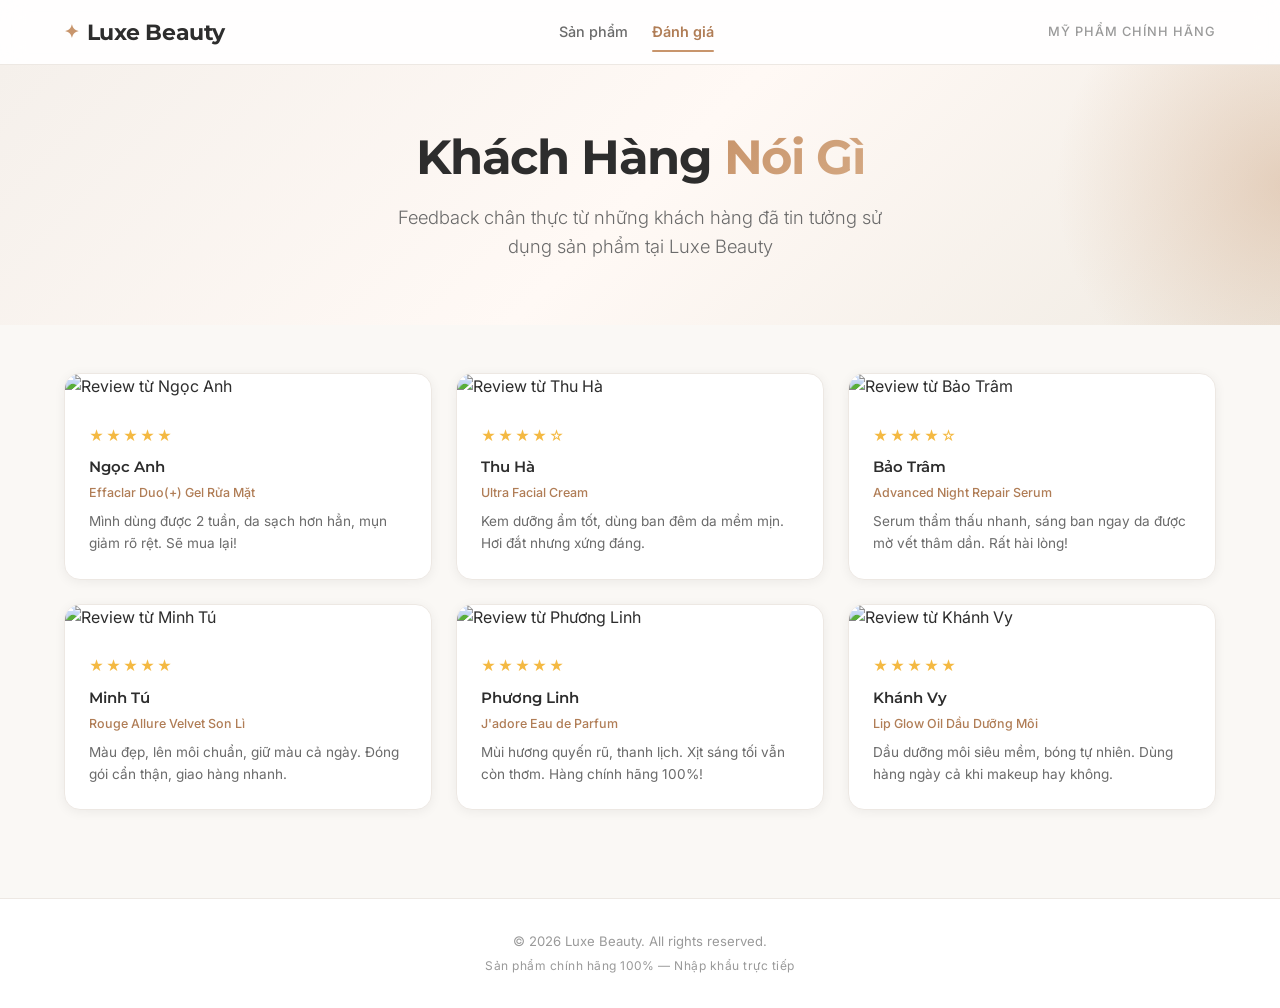
==== review.html @ 5b95a7de "add reviews" ====
<!DOCTYPE html>
<html lang="vi">

<head>
    <meta charset="UTF-8" />
    <meta name="viewport" content="width=device-width, initial-scale=1.0" />
    <title>Đánh Giá Khách Hàng — QT Cosmetic</title>
    <meta name="description"
        content="Xem đánh giá và feedback từ khách hàng đã sử dụng mỹ phẩm tại QT Cosmetic. Hình ảnh thực tế, review chân thực." />

    <!-- Open Graph -->
    <meta property="og:title" content="Đánh Giá Khách Hàng — QT Cosmetic" />
    <meta property="og:description" content="Xem đánh giá và feedback chân thực từ khách hàng QT Cosmetic." />
    <meta property="og:type" content="website" />

    <!-- Google Fonts -->
    <link rel="preconnect" href="https://fonts.googleapis.com" />
    <link rel="preconnect" href="https://fonts.gstatic.com" crossorigin />
    <link
        href="https://fonts.googleapis.com/css2?family=Inter:wght@300;400;500;600&family=Montserrat:wght@500;600;700&display=swap"
        rel="stylesheet" />

    <!-- Supabase JS SDK -->
    <script src="https://cdn.jsdelivr.net/npm/@supabase/supabase-js@2/dist/umd/supabase.min.js"></script>

    <!-- Styles -->
    <link rel="stylesheet" href="style.css" />
    <link rel="stylesheet" href="review.css" />
</head>

<body>

    <!-- ===== HEADER ===== -->
    <header class="header">
        <div class="container header__inner">
            <a href="/" class="header__logo">
                <span class="logo-icon">✦</span> Luxe Beauty
            </a>
            <nav class="header__nav">
                <a href="index.html" class="header__nav-link">Sản phẩm</a>
                <a href="review.html" class="header__nav-link active">Đánh giá</a>
            </nav>
            <p class="header__tagline">Mỹ Phẩm Chính Hãng</p>
        </div>
    </header>

    <!-- ===== HERO ===== -->
    <section class="hero">
        <div class="container hero__inner">
            <h1 class="hero__title">Khách Hàng <span class="hero__accent">Nói Gì</span></h1>
            <p class="hero__subtitle">Feedback chân thực từ những khách hàng đã tin tưởng sử dụng sản phẩm tại Luxe
                Beauty</p>
        </div>
    </section>

    <!-- ===== MAIN ===== -->
    <main class="main">
        <div class="container">

            <!-- Loading State -->
            <div class="loading" id="loading-state">
                <div class="review-skeleton-grid">
                    <div class="review-skeleton-card"></div>
                    <div class="review-skeleton-card"></div>
                    <div class="review-skeleton-card"></div>
                    <div class="review-skeleton-card"></div>
                    <div class="review-skeleton-card"></div>
                    <div class="review-skeleton-card"></div>
                </div>
            </div>

            <!-- Empty State -->
            <div class="empty-state hidden" id="empty-state">
                <div class="empty-state__icon">💬</div>
                <p class="empty-state__text">Chưa có đánh giá nào.</p>
            </div>

            <!-- Review Gallery -->
            <div class="review-gallery" id="review-gallery"></div>

        </div>
    </main>

    <!-- ===== IMAGE LIGHTBOX ===== -->
    <div class="lightbox-overlay" id="lightbox" role="dialog" aria-modal="true">
        <button class="lightbox__close" id="lightbox-close" aria-label="Đóng">&times;</button>
        <div class="lightbox__body">
            <img class="lightbox__image" id="lightbox-image" src="" alt="" />
            <div class="lightbox__info">
                <div class="lightbox__stars" id="lightbox-stars"></div>
                <h3 class="lightbox__name" id="lightbox-name"></h3>
                <p class="lightbox__product" id="lightbox-product"></p>
                <p class="lightbox__comment" id="lightbox-comment"></p>
                <p class="lightbox__date" id="lightbox-date"></p>
            </div>
        </div>
    </div>

    <!-- ===== FOOTER ===== -->
    <footer class="footer">
        <div class="container footer__inner">
            <p>&copy; 2026 Luxe Beauty. All rights reserved.</p>
            <p class="footer__note">Sản phẩm chính hãng 100% — Nhập khẩu trực tiếp</p>
        </div>
    </footer>

    <!-- Review Script -->
    <script src="review.js"></script>
</body>

</html>
---- style.css ----
/* ============================================
   LUXE BEAUTY — Design System
   Minimalist • Elegant • Trắng/Be Tone
   ============================================ */

/* --- CSS Custom Properties --- */
:root {
    /* Colors */
    --color-bg: #FAF8F5;
    --color-bg-card: #FFFFFF;
    --color-bg-hero: linear-gradient(135deg, #F5F0EB 0%, #FFF9F5 50%, #F0EBE3 100%);
    --color-accent: #C8956C;
    --color-accent-dark: #B07D56;
    --color-accent-glow: rgba(200, 149, 108, 0.35);
    --color-text: #2D2D2D;
    --color-text-muted: #6B6B6B;
    --color-text-light: #9A9A9A;
    --color-border: #EDE8E3;
    --color-overlay: rgba(45, 45, 45, 0.55);
    --color-skeleton: #EDE8E3;

    /* Typography */
    --font-body: 'Inter', -apple-system, BlinkMacSystemFont, sans-serif;
    --font-heading: 'Montserrat', 'Inter', sans-serif;

    /* Spacing */
    --space-xs: 0.25rem;
    --space-sm: 0.5rem;
    --space-md: 1rem;
    --space-lg: 1.5rem;
    --space-xl: 2rem;
    --space-2xl: 3rem;
    --space-3xl: 4rem;

    /* Radius */
    --radius-sm: 8px;
    --radius-md: 12px;
    --radius-lg: 16px;
    --radius-xl: 24px;

    /* Shadows */
    --shadow-card: 0 2px 12px rgba(0, 0, 0, 0.06);
    --shadow-hover: 0 8px 30px rgba(0, 0, 0, 0.10);
    --shadow-modal: 0 25px 60px rgba(0, 0, 0, 0.20);

    /* Transition */
    --transition-fast: 0.2s ease;
    --transition-base: 0.3s cubic-bezier(0.4, 0, 0.2, 1);
    --transition-slow: 0.5s cubic-bezier(0.4, 0, 0.2, 1);
}

/* --- Reset & Base --- */
*,
*::before,
*::after {
    margin: 0;
    padding: 0;
    box-sizing: border-box;
}

html {
    scroll-behavior: smooth;
    -webkit-font-smoothing: antialiased;
    -moz-osx-font-smoothing: grayscale;
}

body {
    font-family: var(--font-body);
    font-weight: 400;
    color: var(--color-text);
    background-color: var(--color-bg);
    line-height: 1.6;
    min-height: 100vh;
    display: flex;
    flex-direction: column;
}

img {
    max-width: 100%;
    height: auto;
    display: block;
}

a {
    text-decoration: none;
    color: inherit;
}

button {
    cursor: pointer;
    border: none;
    background: none;
    font-family: inherit;
}

.container {
    width: 100%;
    max-width: 1200px;
    margin: 0 auto;
    padding: 0 var(--space-lg);
}

.hidden {
    display: none !important;
}

/* --- Header --- */
.header {
    background: var(--color-bg-card);
    border-bottom: 1px solid var(--color-border);
    position: sticky;
    top: 0;
    z-index: 100;
    backdrop-filter: blur(12px);
    background: rgba(255, 255, 255, 0.85);
}

.header__inner {
    display: flex;
    align-items: center;
    justify-content: space-between;
    height: 64px;
}

.header__logo {
    font-family: var(--font-heading);
    font-size: 1.35rem;
    font-weight: 700;
    color: var(--color-text);
    display: flex;
    align-items: center;
    gap: var(--space-sm);
    letter-spacing: -0.02em;
}

.logo-icon {
    color: var(--color-accent);
    font-size: 1.1rem;
}

.header__tagline {
    font-size: 0.8rem;
    color: var(--color-text-light);
    letter-spacing: 0.08em;
    text-transform: uppercase;
    font-weight: 500;
}

.header__nav {
    display: flex;
    gap: var(--space-lg);
}

.header__nav-link {
    font-size: 0.9rem;
    font-weight: 500;
    color: var(--color-text-muted);
    padding: var(--space-xs) 0;
    position: relative;
    transition: color var(--transition-fast);
}

.header__nav-link:hover {
    color: var(--color-text);
}

.header__nav-link.active {
    color: var(--color-accent-dark);
    font-weight: 600;
}

.header__nav-link.active::after {
    content: '';
    position: absolute;
    bottom: -4px;
    left: 0;
    right: 0;
    height: 2px;
    background: var(--color-accent);
    border-radius: 2px;
}

/* --- Hero Section --- */
.hero {
    background: var(--color-bg-hero);
    padding: var(--space-3xl) 0;
    text-align: center;
    position: relative;
    overflow: hidden;
}

.hero::before {
    content: '';
    position: absolute;
    top: -50%;
    right: -20%;
    width: 500px;
    height: 500px;
    background: radial-gradient(circle, var(--color-accent-glow) 0%, transparent 65%);
    border-radius: 50%;
    pointer-events: none;
}

.hero__title {
    font-family: var(--font-heading);
    font-size: clamp(1.8rem, 5vw, 3rem);
    font-weight: 700;
    line-height: 1.2;
    margin-bottom: var(--space-md);
    color: var(--color-text);
    letter-spacing: -0.03em;
}

.hero__accent {
    background: linear-gradient(135deg, var(--color-accent), #D4A882);
    -webkit-background-clip: text;
    -webkit-text-fill-color: transparent;
    background-clip: text;
}

.hero__subtitle {
    font-size: clamp(0.95rem, 2vw, 1.15rem);
    color: var(--color-text-muted);
    max-width: 500px;
    margin: 0 auto;
    font-weight: 300;
}

/* --- Main Content --- */
.main {
    flex: 1;
    padding: var(--space-2xl) 0 var(--space-3xl);
}

/* --- Category Filters --- */
.filters {
    display: flex;
    gap: var(--space-sm);
    justify-content: center;
    flex-wrap: wrap;
    margin-bottom: var(--space-2xl);
}

.filter-btn {
    padding: var(--space-sm) var(--space-lg);
    font-size: 0.875rem;
    font-weight: 500;
    color: var(--color-text-muted);
    border: 1.5px solid var(--color-border);
    border-radius: 100px;
    transition: all var(--transition-fast);
    background: var(--color-bg-card);
}

.filter-btn:hover {
    color: var(--color-accent);
    border-color: var(--color-accent);
}

.filter-btn.active {
    background: var(--color-accent);
    color: #FFFFFF;
    border-color: var(--color-accent);
}

/* --- Product Grid --- */
.product-grid {
    display: grid;
    grid-template-columns: repeat(auto-fill, minmax(260px, 1fr));
    gap: var(--space-xl);
}

/* --- Product Card --- */
.product-card {
    background: var(--color-bg-card);
    border-radius: var(--radius-lg);
    overflow: hidden;
    box-shadow: var(--shadow-card);
    transition: all var(--transition-base);
    cursor: pointer;
    border: 1px solid var(--color-border);
    position: relative;
}

.product-card:hover {
    transform: translateY(-6px);
    box-shadow: var(--shadow-hover);
    border-color: transparent;
}

.product-card__image-wrapper {
    position: relative;
    width: 100%;
    padding-top: 110%;
    overflow: hidden;
    background: var(--color-skeleton);
}

.product-card__image {
    position: absolute;
    top: 0;
    left: 0;
    width: 100%;
    height: 100%;
    object-fit: cover;
    transition: transform var(--transition-slow);
}

.product-card:hover .product-card__image {
    transform: scale(1.06);
}

.product-card__badge {
    position: absolute;
    top: var(--space-md);
    left: var(--space-md);
    background: rgba(255, 255, 255, 0.92);
    backdrop-filter: blur(6px);
    color: var(--color-accent-dark);
    font-size: 0.7rem;
    font-weight: 600;
    padding: 4px 12px;
    border-radius: 100px;
    text-transform: uppercase;
    letter-spacing: 0.06em;
    z-index: 2;
}

.product-card__status {
    position: absolute;
    top: var(--space-md);
    right: var(--space-md);
    font-size: 0.68rem;
    font-weight: 600;
    padding: 4px 10px;
    border-radius: 100px;
    letter-spacing: 0.02em;
    z-index: 2;
    backdrop-filter: blur(6px);
}

.product-card__image-wrapper--oos::after {
    content: '';
    position: absolute;
    inset: 0;
    background: rgba(255, 255, 255, 0.45);
    z-index: 1;
}

.product-card__info {
    padding: var(--space-lg);
}

.product-card__brand {
    font-size: 0.75rem;
    color: var(--color-text-light);
    text-transform: uppercase;
    letter-spacing: 0.08em;
    font-weight: 500;
    margin-bottom: var(--space-xs);
}

.product-card__name {
    font-family: var(--font-heading);
    font-size: 1rem;
    font-weight: 600;
    color: var(--color-text);
    margin-bottom: var(--space-sm);
    line-height: 1.4;
    display: -webkit-box;
    -webkit-line-clamp: 2;
    -webkit-box-orient: vertical;
    line-clamp: 2;
    overflow: hidden;
}

.product-card__bottom {
    display: flex;
    align-items: center;
    justify-content: space-between;
    margin-top: var(--space-sm);
}

.product-card__price {
    font-family: var(--font-heading);
    font-size: 1.1rem;
    font-weight: 700;
    color: var(--color-accent-dark);
}

.product-card__cta {
    font-size: 0.78rem;
    font-weight: 600;
    color: var(--color-accent);
    padding: 6px 14px;
    border: 1.5px solid var(--color-accent);
    border-radius: 100px;
    transition: all var(--transition-fast);
    white-space: nowrap;
}

.product-card:hover .product-card__cta {
    background: var(--color-accent);
    color: #FFFFFF;
}

/* --- Skeleton Loading --- */
.skeleton-grid {
    display: grid;
    grid-template-columns: repeat(auto-fill, minmax(260px, 1fr));
    gap: var(--space-xl);
}

.skeleton-card {
    background: var(--color-bg-card);
    border-radius: var(--radius-lg);
    overflow: hidden;
    border: 1px solid var(--color-border);
}

.skeleton-img {
    width: 100%;
    padding-top: 110%;
    background: var(--color-skeleton);
    animation: shimmer 1.8s infinite ease-in-out;
}

.skeleton-text {
    height: 14px;
    margin: var(--space-md) var(--space-lg);
    background: var(--color-skeleton);
    border-radius: 6px;
    animation: shimmer 1.8s infinite ease-in-out;
    animation-delay: 0.2s;
}

.skeleton-text.short {
    width: 50%;
    animation-delay: 0.4s;
}

@keyframes shimmer {

    0%,
    100% {
        opacity: 1;
    }

    50% {
        opacity: 0.4;
    }
}

/* --- Empty State --- */
.empty-state {
    text-align: center;
    padding: var(--space-3xl) 0;
}

.empty-state__icon {
    font-size: 3rem;
    margin-bottom: var(--space-md);
}

.empty-state__text {
    font-size: 1.05rem;
    color: var(--color-text-muted);
}

/* --- Load More --- */
.load-more {
    text-align: center;
    margin-top: var(--space-2xl);
}

.load-more__count {
    font-size: 0.85rem;
    color: var(--color-text-light);
    margin-bottom: var(--space-md);
}

.load-more__btn {
    padding: var(--space-md) var(--space-2xl);
    font-size: 0.95rem;
    font-weight: 600;
    color: var(--color-accent);
    border: 2px solid var(--color-accent);
    border-radius: 100px;
    background: transparent;
    transition: all var(--transition-base);
    cursor: pointer;
}

.load-more__btn:hover {
    background: var(--color-accent);
    color: #FFFFFF;
    transform: translateY(-2px);
    box-shadow: 0 6px 20px var(--color-accent-glow);
}

.load-more__actions {
    display: flex;
    gap: var(--space-md);
    justify-content: center;
    flex-wrap: wrap;
}

.load-more__btn--ghost {
    color: var(--color-text-muted);
    border-color: var(--color-border);
}

.load-more__btn--ghost:hover {
    color: var(--color-text);
    border-color: var(--color-text-muted);
    background: transparent;
    box-shadow: none;
}

/* --- Modal --- */
.modal-overlay {
    position: fixed;
    inset: 0;
    z-index: 1000;
    background: var(--color-overlay);
    backdrop-filter: blur(8px);
    -webkit-backdrop-filter: blur(8px);
    display: flex;
    align-items: center;
    justify-content: center;
    padding: var(--space-lg);
    opacity: 0;
    visibility: hidden;
    transition: all var(--transition-base);
}

.modal-overlay.active {
    opacity: 1;
    visibility: visible;
}

.modal {
    background: var(--color-bg-card);
    border-radius: var(--radius-xl);
    max-width: 820px;
    width: 100%;
    max-height: 90vh;
    overflow-y: auto;
    box-shadow: var(--shadow-modal);
    position: relative;
    transform: translateY(30px) scale(0.96);
    transition: transform var(--transition-base);
}

.modal-overlay.active .modal {
    transform: translateY(0) scale(1);
}

.modal__close {
    position: absolute;
    top: var(--space-md);
    right: var(--space-md);
    width: 40px;
    height: 40px;
    display: flex;
    align-items: center;
    justify-content: center;
    font-size: 1.6rem;
    color: var(--color-text-muted);
    background: rgba(255, 255, 255, 0.8);
    backdrop-filter: blur(4px);
    border-radius: 50%;
    z-index: 10;
    transition: all var(--transition-fast);
}

.modal__close:hover {
    background: var(--color-bg);
    color: var(--color-text);
    transform: rotate(90deg);
}

.modal__body {
    display: grid;
    grid-template-columns: 1fr 1fr;
}

.modal__image-wrapper {
    position: relative;
    overflow: hidden;
    border-radius: var(--radius-xl) 0 0 var(--radius-xl);
    background: var(--color-skeleton);
    min-height: 400px;
}

.modal__image {
    width: 100%;
    height: 100%;
    object-fit: cover;
    position: absolute;
    top: 0;
    left: 0;
}

.modal__info {
    padding: var(--space-2xl);
    display: flex;
    flex-direction: column;
    justify-content: center;
}

.modal__badge {
    display: inline-block;
    width: fit-content;
    background: var(--color-bg);
    color: var(--color-accent-dark);
    font-size: 0.7rem;
    font-weight: 600;
    padding: 4px 14px;
    border-radius: 100px;
    text-transform: uppercase;
    letter-spacing: 0.06em;
    margin-bottom: var(--space-md);
}

.modal__status {
    display: inline-block;
    width: fit-content;
    font-size: 0.72rem;
    font-weight: 600;
    padding: 4px 12px;
    border-radius: 100px;
    margin-bottom: var(--space-md);
    margin-left: var(--space-sm);
}

.modal__title {
    font-family: var(--font-heading);
    font-size: 1.5rem;
    font-weight: 700;
    color: var(--color-text);
    line-height: 1.3;
    margin-bottom: var(--space-xs);
    letter-spacing: -0.02em;
}

.modal__brand {
    font-size: 0.85rem;
    color: var(--color-text-light);
    text-transform: uppercase;
    letter-spacing: 0.06em;
    font-weight: 500;
    margin-bottom: var(--space-md);
}

.modal__price {
    font-family: var(--font-heading);
    font-size: 1.6rem;
    font-weight: 700;
    color: var(--color-accent-dark);
    margin-bottom: var(--space-lg);
}

.modal__divider {
    height: 1px;
    background: var(--color-border);
    margin-bottom: var(--space-lg);
}

.modal__description {
    font-size: 0.92rem;
    color: var(--color-text-muted);
    line-height: 1.7;
    margin-bottom: var(--space-xl);
    flex: 1;
}

.modal__cta {
    display: inline-flex;
    align-items: center;
    justify-content: center;
    gap: var(--space-sm);
    padding: var(--space-md) var(--space-xl);
    background: var(--color-accent);
    color: #FFFFFF;
    font-size: 1rem;
    font-weight: 600;
    border-radius: var(--radius-md);
    transition: all var(--transition-base);
    text-align: center;
    box-shadow: 0 4px 15px var(--color-accent-glow);
}

.modal__cta:hover {
    background: var(--color-accent-dark);
    transform: translateY(-2px);
    box-shadow: 0 8px 25px var(--color-accent-glow);
}

.modal__cta--secondary {
    background: transparent;
    color: var(--color-text-muted);
    border: 2px solid var(--color-border);
    box-shadow: none;
}

.modal__cta--secondary:hover {
    border-color: var(--color-accent);
    color: var(--color-accent);
    background: transparent;
    box-shadow: none;
}

/* --- Footer --- */
.footer {
    background: var(--color-bg-card);
    border-top: 1px solid var(--color-border);
    padding: var(--space-xl) 0;
    text-align: center;
}

.footer__inner p {
    font-size: 0.82rem;
    color: var(--color-text-light);
}

.footer__note {
    margin-top: var(--space-xs);
    font-size: 0.75rem !important;
    letter-spacing: 0.04em;
}

/* --- Responsive --- */
@media (max-width: 768px) {
    .header__tagline {
        display: none;
    }

    .header__nav {
        gap: var(--space-md);
    }

    .header__nav-link {
        font-size: 0.82rem;
    }

    .hero {
        padding: var(--space-2xl) 0;
    }

    .modal__body {
        grid-template-columns: 1fr;
    }

    .modal__image-wrapper {
        border-radius: var(--radius-xl) var(--radius-xl) 0 0;
        min-height: 280px;
    }

    .modal__info {
        padding: var(--space-lg);
    }

    .product-grid {
        grid-template-columns: repeat(2, 1fr);
        gap: var(--space-md);
    }

    .skeleton-grid {
        grid-template-columns: repeat(2, 1fr);
        gap: var(--space-md);
    }

    .product-card__info {
        padding: var(--space-md);
    }

    .product-card__name {
        font-size: 0.9rem;
    }

    .product-card__price {
        font-size: 0.95rem;
    }

    .product-card__cta {
        font-size: 0.7rem;
        padding: 4px 10px;
    }
}

@media (max-width: 380px) {
    .product-grid {
        grid-template-columns: repeat(2, 1fr);
        gap: var(--space-sm);
    }
}

/* --- Animations --- */
.product-card {
    animation: fadeInUp 0.5s ease both;
}

.product-card:nth-child(1) {
    animation-delay: 0.05s;
}

.product-card:nth-child(2) {
    animation-delay: 0.10s;
}

.product-card:nth-child(3) {
    animation-delay: 0.15s;
}

.product-card:nth-child(4) {
    animation-delay: 0.20s;
}

.product-card:nth-child(5) {
    animation-delay: 0.25s;
}

.product-card:nth-child(6) {
    animation-delay: 0.30s;
}

.product-card:nth-child(7) {
    animation-delay: 0.35s;
}

.product-card:nth-child(8) {
    animation-delay: 0.40s;
}

@keyframes fadeInUp {
    from {
        opacity: 0;
        transform: translateY(20px);
    }

    to {
        opacity: 1;
        transform: translateY(0);
    }
}

/* --- Scrollbar --- */
::-webkit-scrollbar {
    width: 6px;
}

::-webkit-scrollbar-track {
    background: var(--color-bg);
}

::-webkit-scrollbar-thumb {
    background: var(--color-border);
    border-radius: 3px;
}

::-webkit-scrollbar-thumb:hover {
    background: var(--color-text-light);
}
---- review.css ----
/* ============================================
   LUXE BEAUTY — Review Page Styles
   ============================================ */

/* --- Review Gallery (Masonry) --- */
.review-gallery {
    columns: 3;
    column-gap: var(--space-lg);
}

.review-card {
    break-inside: avoid;
    background: var(--color-bg-card);
    border-radius: var(--radius-lg);
    overflow: hidden;
    margin-bottom: var(--space-lg);
    border: 1px solid var(--color-border);
    box-shadow: var(--shadow-card);
    cursor: pointer;
    transition: all var(--transition-base);
    animation: fadeInUp 0.5s ease both;
}

.review-card:hover {
    transform: translateY(-4px);
    box-shadow: var(--shadow-hover);
    border-color: transparent;
}

.review-card__image {
    width: 100%;
    display: block;
    transition: transform var(--transition-slow);
}

.review-card:hover .review-card__image {
    transform: scale(1.03);
}

.review-card__content {
    padding: var(--space-lg);
}

.review-card__stars {
    color: #F4B942;
    font-size: 0.9rem;
    letter-spacing: 2px;
    margin-bottom: var(--space-sm);
}

.review-card__name {
    font-family: var(--font-heading);
    font-size: 0.95rem;
    font-weight: 600;
    color: var(--color-text);
    margin-bottom: var(--space-xs);
}

.review-card__product {
    font-size: 0.78rem;
    color: var(--color-accent-dark);
    font-weight: 500;
    margin-bottom: var(--space-sm);
}

.review-card__comment {
    font-size: 0.85rem;
    color: var(--color-text-muted);
    line-height: 1.6;
    display: -webkit-box;
    -webkit-line-clamp: 3;
    -webkit-box-orient: vertical;
    line-clamp: 3;
    overflow: hidden;
}

/* --- Skeleton --- */
.review-skeleton-grid {
    columns: 3;
    column-gap: var(--space-lg);
}

.review-skeleton-card {
    break-inside: avoid;
    background: var(--color-skeleton);
    border-radius: var(--radius-lg);
    margin-bottom: var(--space-lg);
    animation: shimmer 1.8s infinite ease-in-out;
}

.review-skeleton-card:nth-child(1) {
    height: 320px;
}

.review-skeleton-card:nth-child(2) {
    height: 260px;
    animation-delay: 0.1s;
}

.review-skeleton-card:nth-child(3) {
    height: 350px;
    animation-delay: 0.2s;
}

.review-skeleton-card:nth-child(4) {
    height: 280px;
    animation-delay: 0.3s;
}

.review-skeleton-card:nth-child(5) {
    height: 300px;
    animation-delay: 0.4s;
}

.review-skeleton-card:nth-child(6) {
    height: 240px;
    animation-delay: 0.5s;
}

/* --- Lightbox --- */
.lightbox-overlay {
    position: fixed;
    inset: 0;
    z-index: 1000;
    background: var(--color-overlay);
    backdrop-filter: blur(10px);
    -webkit-backdrop-filter: blur(10px);
    display: flex;
    align-items: center;
    justify-content: center;
    padding: var(--space-lg);
    opacity: 0;
    visibility: hidden;
    transition: all var(--transition-base);
}

.lightbox-overlay.active {
    opacity: 1;
    visibility: visible;
}

.lightbox__close {
    position: absolute;
    top: var(--space-lg);
    right: var(--space-lg);
    width: 44px;
    height: 44px;
    display: flex;
    align-items: center;
    justify-content: center;
    font-size: 1.8rem;
    color: #FFFFFF;
    background: rgba(255, 255, 255, 0.15);
    backdrop-filter: blur(4px);
    border: none;
    border-radius: 50%;
    cursor: pointer;
    z-index: 10;
    transition: all var(--transition-fast);
}

.lightbox__close:hover {
    background: rgba(255, 255, 255, 0.3);
    transform: rotate(90deg);
}

.lightbox__body {
    background: var(--color-bg-card);
    border-radius: var(--radius-xl);
    max-width: 700px;
    width: 100%;
    max-height: 90vh;
    overflow: hidden;
    box-shadow: var(--shadow-modal);
    transform: translateY(30px) scale(0.96);
    transition: transform var(--transition-base);
}

.lightbox-overlay.active .lightbox__body {
    transform: translateY(0) scale(1);
}

.lightbox__image {
    width: 100%;
    max-height: 450px;
    object-fit: cover;
    display: block;
}

.lightbox__info {
    padding: var(--space-xl);
}

.lightbox__stars {
    color: #F4B942;
    font-size: 1.1rem;
    letter-spacing: 3px;
    margin-bottom: var(--space-sm);
}

.lightbox__name {
    font-family: var(--font-heading);
    font-size: 1.15rem;
    font-weight: 600;
    color: var(--color-text);
    margin-bottom: var(--space-xs);
}

.lightbox__product {
    font-size: 0.85rem;
    color: var(--color-accent-dark);
    font-weight: 500;
    margin-bottom: var(--space-md);
}

.lightbox__comment {
    font-size: 0.92rem;
    color: var(--color-text-muted);
    line-height: 1.7;
    margin-bottom: var(--space-md);
}

.lightbox__date {
    font-size: 0.78rem;
    color: var(--color-text-light);
}

/* --- Responsive --- */
@media (max-width: 768px) {

    .review-gallery,
    .review-skeleton-grid {
        columns: 2;
    }

    .lightbox__image {
        max-height: 300px;
    }

    .lightbox__info {
        padding: var(--space-lg);
    }
}

@media (max-width: 480px) {

    .review-gallery,
    .review-skeleton-grid {
        columns: 1;
    }
}
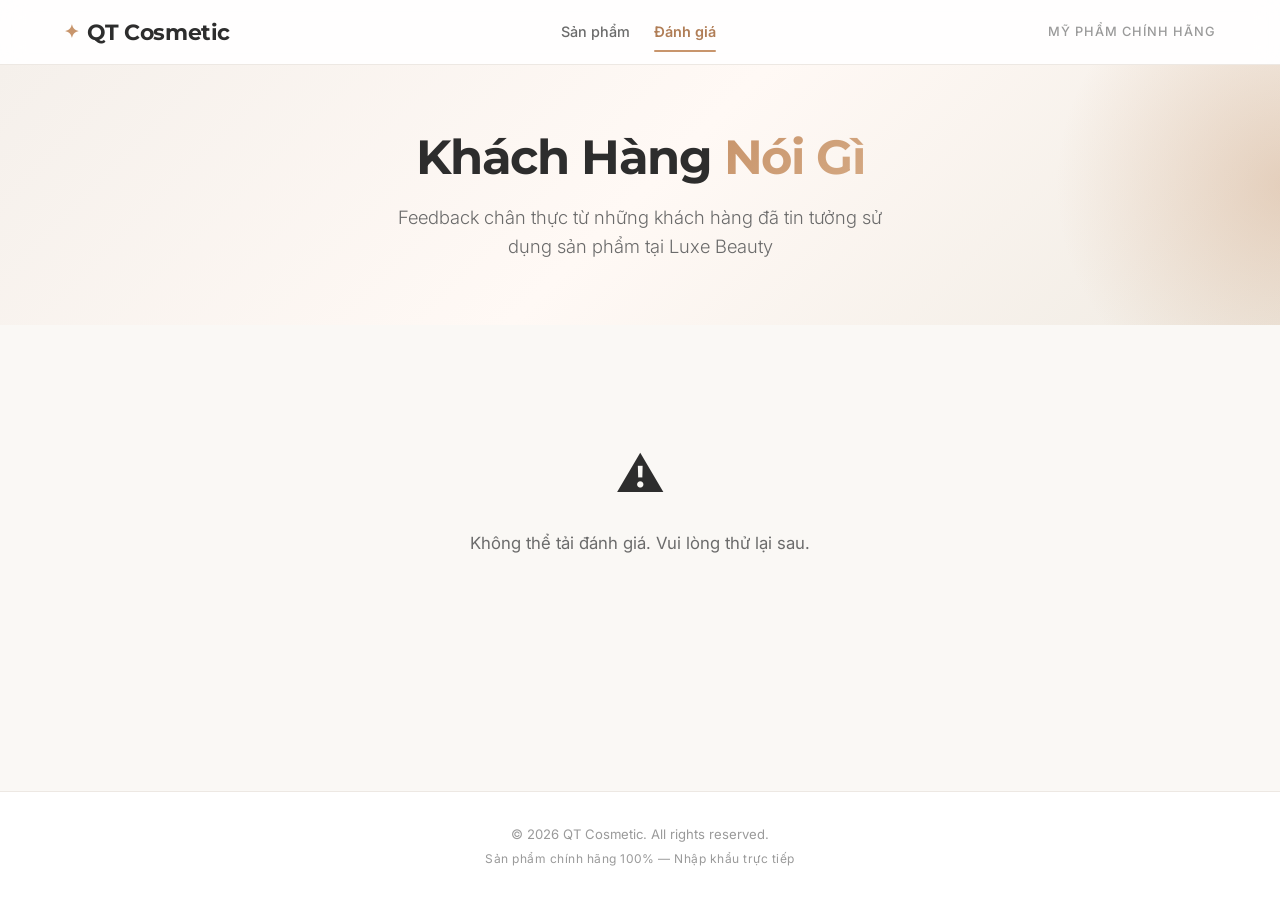
==== commit 39b9a1fc: "add reviews" ====
--- a/review.html
+++ b/review.html
@@ -34,7 +34,7 @@
     <header class="header">
         <div class="container header__inner">
             <a href="/" class="header__logo">
-                <span class="logo-icon">✦</span> Luxe Beauty
+                <span class="logo-icon">✦</span> QT Cosmetic
             </a>
             <nav class="header__nav">
                 <a href="index.html" class="header__nav-link">Sản phẩm</a>
@@ -99,7 +99,7 @@
     <!-- ===== FOOTER ===== -->
     <footer class="footer">
         <div class="container footer__inner">
-            <p>&copy; 2026 Luxe Beauty. All rights reserved.</p>
+            <p>&copy; 2026 QT Cosmetic. All rights reserved.</p>
             <p class="footer__note">Sản phẩm chính hãng 100% — Nhập khẩu trực tiếp</p>
         </div>
     </footer>
--- a/style.css
+++ b/style.css
@@ -1,5 +1,5 @@
 /* ============================================
-   LUXE BEAUTY — Design System
+   QT COSMETIC — Design System
    Minimalist • Elegant • Trắng/Be Tone
    ============================================ */
 
@@ -731,11 +731,48 @@
 }
 
 /* --- Responsive --- */
+
+/* === TABLET (≤ 1024px) === */
+@media (max-width: 1024px) {
+    .container {
+        padding: 0 var(--space-md);
+    }
+
+    .product-grid {
+        grid-template-columns: repeat(3, 1fr);
+        gap: var(--space-lg);
+    }
+
+    .skeleton-grid {
+        grid-template-columns: repeat(3, 1fr);
+        gap: var(--space-lg);
+    }
+
+    .modal {
+        max-width: 90vw;
+    }
+
+    .hero__title {
+        font-size: clamp(1.6rem, 4vw, 2.4rem);
+    }
+}
+
+/* === MOBILE (≤ 768px) === */
 @media (max-width: 768px) {
+
+    /* Header */
     .header__tagline {
         display: none;
     }
 
+    .header__inner {
+        height: 56px;
+    }
+
+    .header__logo {
+        font-size: 1.15rem;
+    }
+
     .header__nav {
         gap: var(--space-md);
     }
@@ -744,23 +781,41 @@
         font-size: 0.82rem;
     }
 
+    /* Hero */
     .hero {
-        padding: var(--space-2xl) 0;
-    }
-
-    .modal__body {
-        grid-template-columns: 1fr;
-    }
-
-    .modal__image-wrapper {
-        border-radius: var(--radius-xl) var(--radius-xl) 0 0;
-        min-height: 280px;
-    }
-
-    .modal__info {
-        padding: var(--space-lg);
-    }
-
+        padding: var(--space-xl) 0;
+    }
+
+    .hero__title {
+        font-size: 1.5rem;
+    }
+
+    .hero__subtitle {
+        font-size: 0.9rem;
+    }
+
+    /* Filters */
+    .filters {
+        justify-content: flex-start;
+        overflow-x: auto;
+        flex-wrap: nowrap;
+        -webkit-overflow-scrolling: touch;
+        scrollbar-width: none;
+        padding-bottom: var(--space-sm);
+        margin-bottom: var(--space-xl);
+    }
+
+    .filters::-webkit-scrollbar {
+        display: none;
+    }
+
+    .filter-btn {
+        flex-shrink: 0;
+        font-size: 0.8rem;
+        padding: var(--space-sm) var(--space-md);
+    }
+
+    /* Grid */
     .product-grid {
         grid-template-columns: repeat(2, 1fr);
         gap: var(--space-md);
@@ -771,28 +826,204 @@
         gap: var(--space-md);
     }
 
+    /* Cards */
+    .product-card__image-wrapper {
+        padding-top: 120%;
+    }
+
     .product-card__info {
         padding: var(--space-md);
     }
 
+    .product-card__brand {
+        font-size: 0.68rem;
+    }
+
     .product-card__name {
+        font-size: 0.85rem;
+        -webkit-line-clamp: 2;
+        line-clamp: 2;
+    }
+
+    .product-card__bottom {
+        flex-direction: column;
+        align-items: flex-start;
+        gap: var(--space-sm);
+    }
+
+    .product-card__price {
         font-size: 0.9rem;
-    }
-
-    .product-card__price {
-        font-size: 0.95rem;
     }
 
     .product-card__cta {
         font-size: 0.7rem;
         padding: 4px 10px;
     }
-}
-
-@media (max-width: 380px) {
+
+    .product-card__badge {
+        font-size: 0.6rem;
+        padding: 3px 8px;
+    }
+
+    .product-card__status {
+        font-size: 0.58rem;
+        padding: 3px 7px;
+    }
+
+    /* Modal */
+    .modal {
+        max-width: 100%;
+        max-height: 95vh;
+        border-radius: var(--radius-lg);
+    }
+
+    .modal__body {
+        grid-template-columns: 1fr;
+    }
+
+    .modal__image-wrapper {
+        border-radius: var(--radius-lg) var(--radius-lg) 0 0;
+        min-height: 250px;
+    }
+
+    .modal__info {
+        padding: var(--space-lg);
+    }
+
+    .modal__title {
+        font-size: 1.2rem;
+    }
+
+    .modal__price {
+        font-size: 1.3rem;
+    }
+
+    .modal__cta {
+        padding: var(--space-md) var(--space-lg);
+        font-size: 0.9rem;
+    }
+
+    /* Load More */
+    .load-more__btn {
+        padding: var(--space-md) var(--space-xl);
+        font-size: 0.85rem;
+    }
+
+    .load-more__actions {
+        flex-direction: column;
+        align-items: center;
+    }
+
+    /* Main */
+    .main {
+        padding: var(--space-xl) 0 var(--space-2xl);
+    }
+}
+
+/* === SMALL PHONE (≤ 480px) === */
+@media (max-width: 480px) {
+    .container {
+        padding: 0 var(--space-md);
+    }
+
+    .header__inner {
+        height: 52px;
+    }
+
+    .header__logo {
+        font-size: 1.05rem;
+    }
+
+    .header__nav-link {
+        font-size: 0.76rem;
+    }
+
+    .hero {
+        padding: var(--space-lg) 0;
+    }
+
+    .hero__title {
+        font-size: 1.3rem;
+    }
+
+    .hero__subtitle {
+        font-size: 0.82rem;
+    }
+
     .product-grid {
         grid-template-columns: repeat(2, 1fr);
         gap: var(--space-sm);
+    }
+
+    .skeleton-grid {
+        grid-template-columns: repeat(2, 1fr);
+        gap: var(--space-sm);
+    }
+
+    .product-card {
+        border-radius: var(--radius-md);
+    }
+
+    .product-card__info {
+        padding: var(--space-sm) var(--space-md) var(--space-md);
+    }
+
+    .product-card__name {
+        font-size: 0.78rem;
+    }
+
+    .product-card__price {
+        font-size: 0.82rem;
+    }
+
+    .product-card__cta {
+        font-size: 0.65rem;
+        padding: 3px 8px;
+    }
+
+    .product-card__badge {
+        top: var(--space-sm);
+        left: var(--space-sm);
+        font-size: 0.55rem;
+        padding: 2px 6px;
+    }
+
+    .product-card__status {
+        top: var(--space-sm);
+        right: var(--space-sm);
+        font-size: 0.52rem;
+        padding: 2px 6px;
+    }
+
+    .modal__close {
+        width: 34px;
+        height: 34px;
+        font-size: 1.3rem;
+    }
+
+    .modal__image-wrapper {
+        min-height: 200px;
+    }
+
+    .modal__info {
+        padding: var(--space-md);
+    }
+
+    .modal__title {
+        font-size: 1.05rem;
+    }
+
+    .modal__price {
+        font-size: 1.15rem;
+        margin-bottom: var(--space-md);
+    }
+
+    .modal__description {
+        font-size: 0.82rem;
+    }
+
+    .footer__inner p {
+        font-size: 0.72rem;
     }
 }
 
--- a/review.css
+++ b/review.css
@@ -1,5 +1,5 @@
 /* ============================================
-   LUXE BEAUTY — Review Page Styles
+   QT COSMETIC — Review Page Styles
    ============================================ */
 
 /* --- Review Gallery (Masonry) --- */
